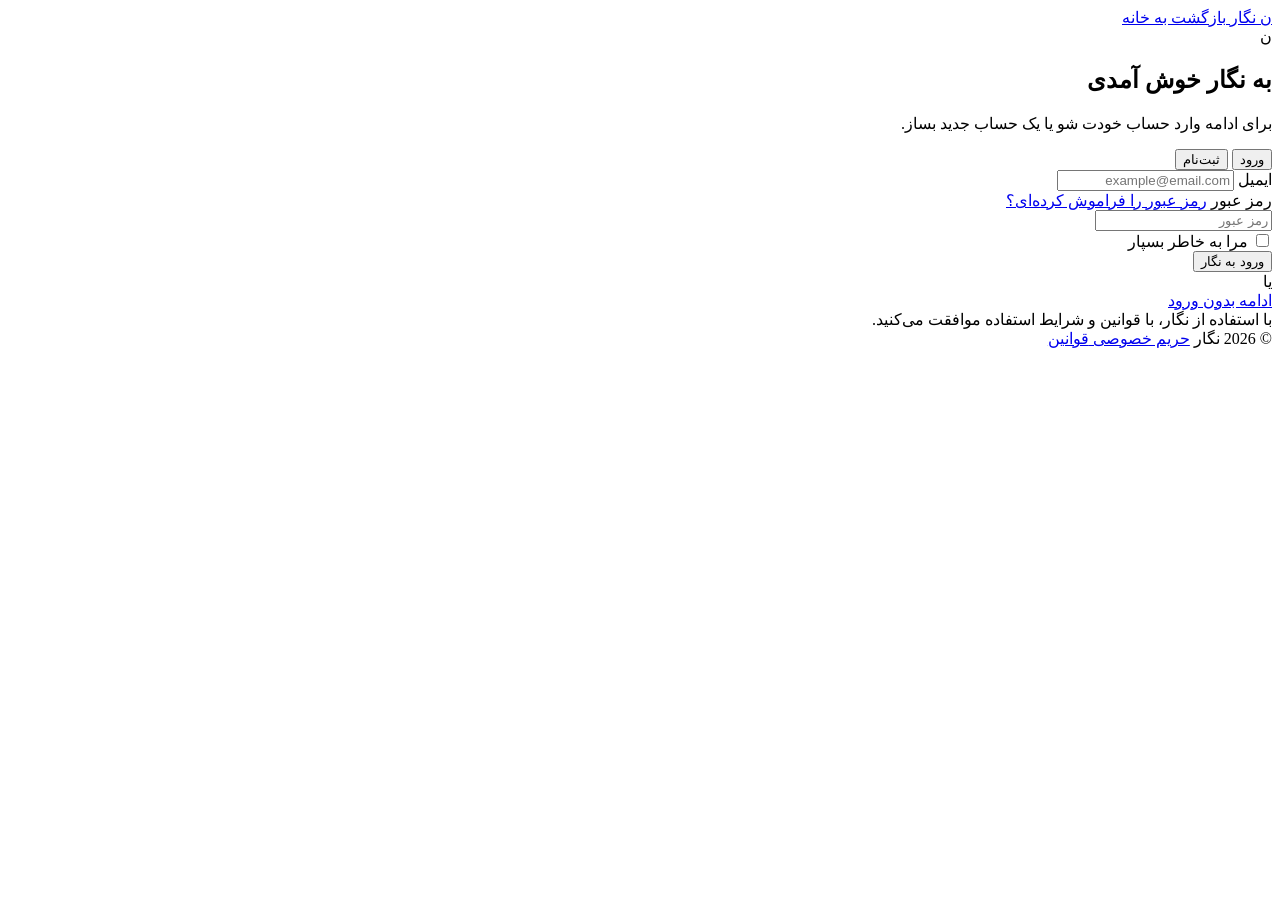
==== login.html @ 4a9e8ce8 "Add login.html with Persian authentication page" ====
<!DOCTYPE html>
<html lang="fa" dir="rtl">

<head>
    <meta charset="UTF-8">
    <meta name="viewport" content="width=device-width, initial-scale=1.0">

    <title>ورود | نگار</title>

    <meta
        name="description"
        content="ورود یا ثبت‌نام در شبکه اجتماعی نگار."
    >

    <link rel="stylesheet" href="css/style.css">
</head>

<body>

    <!-- =========================
         APP
    ========================== -->
    <div class="auth-page">


        <!-- =========================
             AUTH HEADER
        ========================== -->
        <header class="auth-header">

            <a
                href="index.html"
                class="auth-brand"
                aria-label="بازگشت به صفحه اصلی"
            >
                <span class="brand-mark">ن</span>
                <span class="brand-name">نگار</span>
            </a>

            <a
                href="index.html"
                class="back-home"
            >
                بازگشت به خانه
            </a>

        </header>


        <!-- =========================
             AUTH CONTAINER
        ========================== -->
        <main class="auth-main">

            <section class="auth-card">


                <!-- =========================
                     AUTH INTRO
                ========================== -->
                <div class="auth-intro">

                    <div class="auth-icon">
                        ن
                    </div>

                    <h1>
                        به نگار خوش آمدی
                    </h1>

                    <p>
                        برای ادامه وارد حساب خودت شو
                        یا یک حساب جدید بساز.
                    </p>

                </div>


                <!-- =========================
                     AUTH TABS
                ========================== -->
                <div
                    class="auth-tabs"
                    role="tablist"
                    aria-label="نوع ورود"
                >

                    <button
                        type="button"
                        class="auth-tab active"
                        id="login-tab"
                        role="tab"
                        aria-selected="true"
                        aria-controls="login-form"
                    >
                        ورود
                    </button>

                    <button
                        type="button"
                        class="auth-tab"
                        id="register-tab"
                        role="tab"
                        aria-selected="false"
                        aria-controls="register-form"
                    >
                        ثبت‌نام
                    </button>

                </div>


                <!-- =========================
                     LOGIN FORM
                ========================== -->
                <form
                    id="login-form"
                    class="auth-form"
                    action="#"
                    method="post"
                >

                    <div class="form-group">

                        <label for="login-email">
                            ایمیل
                        </label>

                        <input
                            type="email"
                            id="login-email"
                            name="email"
                            placeholder="example@email.com"
                            autocomplete="email"
                            required
                        >

                    </div>


                    <div class="form-group">

                        <div class="form-label-row">

                            <label for="login-password">
                                رمز عبور
                            </label>

                            <a
                                href="#"
                                class="forgot-password"
                            >
                                رمز عبور را فراموش کرده‌ای؟
                            </a>

                        </div>

                        <input
                            type="password"
                            id="login-password"
                            name="password"
                            placeholder="رمز عبور"
                            autocomplete="current-password"
                            required
                        >

                    </div>


                    <div class="form-options">

                        <label class="remember-me">

                            <input
                                type="checkbox"
                                name="remember"
                            >

                            <span>
                                مرا به خاطر بسپار
                            </span>

                        </label>

                    </div>


                    <button
                        type="submit"
                        class="auth-submit"
                    >
                        ورود به نگار
                    </button>

                </form>


                <!-- =========================
                     REGISTER FORM
                ========================== -->
                <form
                    id="register-form"
                    class="auth-form"
                    action="#"
                    method="post"
                    hidden
                >

                    <div class="form-group">

                        <label for="register-name">
                            نام نمایشی
                        </label>

                        <input
                            type="text"
                            id="register-name"
                            name="display_name"
                            placeholder="نام شما"
                            autocomplete="name"
                            maxlength="50"
                            required
                        >

                    </div>


                    <div class="form-group">

                        <label for="register-username">
                            نام کاربری
                        </label>

                        <div class="username-input">

                            <span>@</span>

                            <input
                                type="text"
                                id="register-username"
                                name="username"
                                placeholder="username"
                                autocomplete="username"
                                minlength="3"
                                maxlength="20"
                                pattern="[A-Za-z0-9_]+"
                                required
                            >

                        </div>

                        <small>
                            فقط حروف انگلیسی، عدد و _ مجاز است.
                        </small>

                    </div>


                    <div class="form-group">

                        <label for="register-email">
                            ایمیل
                        </label>

                        <input
                            type="email"
                            id="register-email"
                            name="email"
                            placeholder="example@email.com"
                            autocomplete="email"
                            required
                        >

                    </div>


                    <div class="form-group">

                        <label for="register-password">
                            رمز عبور
                        </label>

                        <input
                            type="password"
                            id="register-password"
                            name="password"
                            placeholder="حداقل ۸ کاراکتر"
                            autocomplete="new-password"
                            minlength="8"
                            required
                        >

                    </div>


                    <div class="form-group">

                        <label for="register-password-confirm">
                            تکرار رمز عبور
                        </label>

                        <input
                            type="password"
                            id="register-password-confirm"
                            name="password_confirm"
                            placeholder="رمز عبور را دوباره وارد کنید"
                            autocomplete="new-password"
                            minlength="8"
                            required
                        >

                    </div>


                    <div class="form-options">

                        <label class="terms">

                            <input
                                type="checkbox"
                                name="terms"
                                required
                            >

                            <span>
                                قوانین و حریم خصوصی نگار را می‌پذیرم.
                            </span>

                        </label>

                    </div>


                    <button
                        type="submit"
                        class="auth-submit"
                    >
                        ساخت حساب
                    </button>

                </form>


                <!-- =========================
                     DIVIDER
                ========================== -->
                <div class="auth-divider">

                    <span>یا</span>

                </div>


                <!-- =========================
                     GUEST ACCESS
                ========================== -->
                <a
                    href="index.html"
                    class="guest-access"
                >
                    ادامه بدون ورود
                </a>


                <!-- =========================
                     AUTH FOOTER
                ========================== -->
                <div class="auth-footer">

                    <span>
                        با استفاده از نگار، با قوانین و شرایط
                        استفاده موافقت می‌کنید.
                    </span>

                </div>

            </section>

        </main>


        <!-- =========================
             PAGE FOOTER
        ========================== -->
        <footer class="auth-page-footer">

            <span>
                © 2026 نگار
            </span>

            <a href="#">
                حریم خصوصی
            </a>

            <a href="#">
                قوانین
            </a>

        </footer>

    </div>


    <!-- =========================
         JAVASCRIPT
         بعداً اضافه می‌شود
    ========================== -->
    <script src="js/auth.js" defer></script>

</body>

</html>
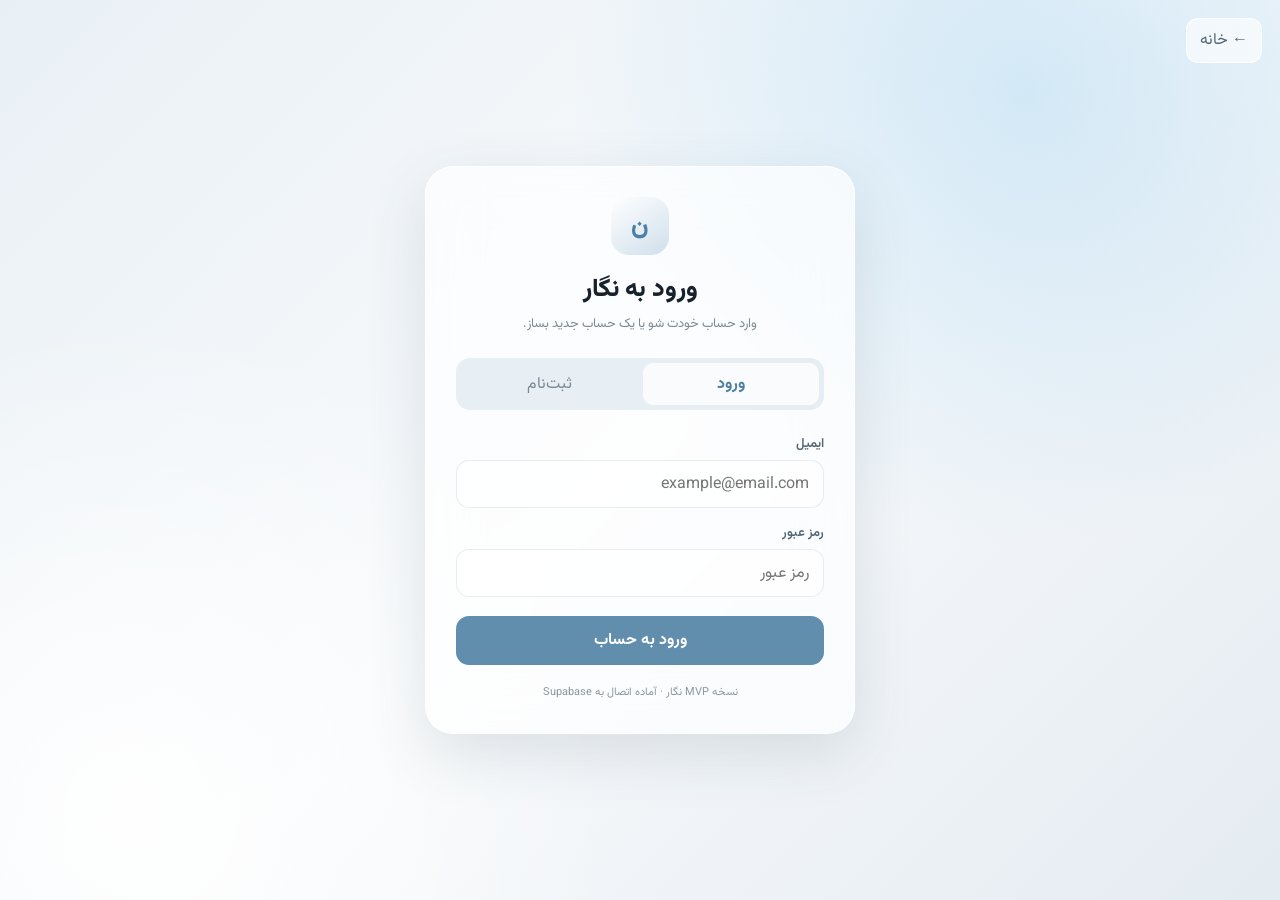
==== commit 00493010: "Update login.html" ====
--- a/login.html
+++ b/login.html
@@ -1,412 +1,360 @@
 <!DOCTYPE html>
 <html lang="fa" dir="rtl">
-
 <head>
-    <meta charset="UTF-8">
-    <meta name="viewport" content="width=device-width, initial-scale=1.0">
-
-    <title>ورود | نگار</title>
-
-    <meta
-        name="description"
-        content="ورود یا ثبت‌نام در شبکه اجتماعی نگار."
-    >
-
-    <link rel="stylesheet" href="css/style.css">
+<meta charset="UTF-8">
+<meta name="viewport" content="width=device-width, initial-scale=1.0">
+<meta name="theme-color" content="#edf3f8">
+<title>نگار | ورود</title>
+
+<style>
+@import url('https://fonts.googleapis.com/css2?family=Vazirmatn:wght@400;500;600;700;800&display=swap');
+
+*{
+    box-sizing:border-box;
+    margin:0;
+    padding:0;
+}
+
+html,body{
+    width:100%;
+    min-height:100%;
+    overflow-x:hidden;
+}
+
+body{
+    min-height:100vh;
+    display:flex;
+    align-items:center;
+    justify-content:center;
+    padding:20px;
+    font-family:"Vazirmatn",Tahoma,sans-serif;
+    color:#18222c;
+    background:
+        radial-gradient(circle at 80% 10%,rgba(151,204,237,.38),transparent 35%),
+        radial-gradient(circle at 10% 90%,rgba(255,255,255,.9),transparent 35%),
+        linear-gradient(135deg,#e9f0f5,#f8fafc,#e4ebf1);
+}
+
+button,input{
+    font:inherit;
+}
+
+.back{
+    position:fixed;
+    top:18px;
+    right:18px;
+    padding:9px 13px;
+    border-radius:12px;
+    background:rgba(255,255,255,.6);
+    border:1px solid rgba(255,255,255,.85);
+    color:#536675;
+}
+
+.card{
+    width:min(100%,430px);
+    padding:30px;
+    border-radius:28px;
+    background:rgba(255,255,255,.68);
+    border:1px solid rgba(255,255,255,.9);
+    box-shadow:0 20px 60px rgba(50,75,90,.14);
+    backdrop-filter:blur(25px);
+    -webkit-backdrop-filter:blur(25px);
+}
+
+.logo{
+    width:58px;
+    height:58px;
+    margin:0 auto 15px;
+    display:grid;
+    place-items:center;
+    border-radius:18px;
+    background:linear-gradient(145deg,#fff,#cfdfeb);
+    color:#4b81a5;
+    font-size:25px;
+    font-weight:800;
+}
+
+h1{
+    text-align:center;
+    font-size:25px;
+    font-weight:800;
+}
+
+.subtitle{
+    margin-top:5px;
+    text-align:center;
+    color:#7d8993;
+    font-size:13px;
+}
+
+.tabs{
+    display:grid;
+    grid-template-columns:1fr 1fr;
+    gap:5px;
+    margin:24px 0;
+    padding:5px;
+    border-radius:14px;
+    background:rgba(210,224,234,.5);
+}
+
+.tab{
+    height:42px;
+    border:0;
+    border-radius:10px;
+    background:transparent;
+    color:#7c8993;
+}
+
+.tab.active{
+    background:rgba(255,255,255,.8);
+    color:#4c80a2;
+    font-weight:700;
+}
+
+.form{
+    display:none;
+}
+
+.form.active{
+    display:block;
+}
+
+label{
+    display:block;
+    margin-bottom:6px;
+    color:#536674;
+    font-size:13px;
+    font-weight:600;
+}
+
+.field{
+    margin-bottom:15px;
+}
+
+input{
+    width:100%;
+    height:48px;
+    padding:0 14px;
+    border-radius:13px;
+    border:1px solid rgba(120,145,160,.16);
+    background:rgba(255,255,255,.65);
+    outline:none;
+}
+
+input:focus{
+    background:#fff;
+    border-color:rgba(75,135,175,.35);
+    box-shadow:0 0 0 4px rgba(75,135,175,.08);
+}
+
+.submit{
+    width:100%;
+    height:49px;
+    margin-top:4px;
+    border:0;
+    border-radius:13px;
+    background:#628eae;
+    color:#fff;
+    font-weight:700;
+}
+
+.note{
+    margin-top:18px;
+    text-align:center;
+    color:#8b969f;
+    font-size:11px;
+    line-height:1.8;
+}
+
+@media(max-width:450px){
+    body{
+        padding:12px;
+    }
+
+    .card{
+        padding:22px 17px;
+        border-radius:22px;
+    }
+}
+</style>
 </head>
 
 <body>
 
-    <!-- =========================
-         APP
-    ========================== -->
-    <div class="auth-page">
-
-
-        <!-- =========================
-             AUTH HEADER
-        ========================== -->
-        <header class="auth-header">
-
-            <a
-                href="index.html"
-                class="auth-brand"
-                aria-label="بازگشت به صفحه اصلی"
-            >
-                <span class="brand-mark">ن</span>
-                <span class="brand-name">نگار</span>
-            </a>
-
-            <a
-                href="index.html"
-                class="back-home"
-            >
-                بازگشت به خانه
-            </a>
-
-        </header>
-
-
-        <!-- =========================
-             AUTH CONTAINER
-        ========================== -->
-        <main class="auth-main">
-
-            <section class="auth-card">
-
-
-                <!-- =========================
-                     AUTH INTRO
-                ========================== -->
-                <div class="auth-intro">
-
-                    <div class="auth-icon">
-                        ن
-                    </div>
-
-                    <h1>
-                        به نگار خوش آمدی
-                    </h1>
-
-                    <p>
-                        برای ادامه وارد حساب خودت شو
-                        یا یک حساب جدید بساز.
-                    </p>
-
-                </div>
-
-
-                <!-- =========================
-                     AUTH TABS
-                ========================== -->
-                <div
-                    class="auth-tabs"
-                    role="tablist"
-                    aria-label="نوع ورود"
-                >
-
-                    <button
-                        type="button"
-                        class="auth-tab active"
-                        id="login-tab"
-                        role="tab"
-                        aria-selected="true"
-                        aria-controls="login-form"
-                    >
-                        ورود
-                    </button>
-
-                    <button
-                        type="button"
-                        class="auth-tab"
-                        id="register-tab"
-                        role="tab"
-                        aria-selected="false"
-                        aria-controls="register-form"
-                    >
-                        ثبت‌نام
-                    </button>
-
-                </div>
-
-
-                <!-- =========================
-                     LOGIN FORM
-                ========================== -->
-                <form
-                    id="login-form"
-                    class="auth-form"
-                    action="#"
-                    method="post"
-                >
-
-                    <div class="form-group">
-
-                        <label for="login-email">
-                            ایمیل
-                        </label>
-
-                        <input
-                            type="email"
-                            id="login-email"
-                            name="email"
-                            placeholder="example@email.com"
-                            autocomplete="email"
-                            required
-                        >
-
-                    </div>
-
-
-                    <div class="form-group">
-
-                        <div class="form-label-row">
-
-                            <label for="login-password">
-                                رمز عبور
-                            </label>
-
-                            <a
-                                href="#"
-                                class="forgot-password"
-                            >
-                                رمز عبور را فراموش کرده‌ای؟
-                            </a>
-
-                        </div>
-
-                        <input
-                            type="password"
-                            id="login-password"
-                            name="password"
-                            placeholder="رمز عبور"
-                            autocomplete="current-password"
-                            required
-                        >
-
-                    </div>
-
-
-                    <div class="form-options">
-
-                        <label class="remember-me">
-
-                            <input
-                                type="checkbox"
-                                name="remember"
-                            >
-
-                            <span>
-                                مرا به خاطر بسپار
-                            </span>
-
-                        </label>
-
-                    </div>
-
-
-                    <button
-                        type="submit"
-                        class="auth-submit"
-                    >
-                        ورود به نگار
-                    </button>
-
-                </form>
-
-
-                <!-- =========================
-                     REGISTER FORM
-                ========================== -->
-                <form
-                    id="register-form"
-                    class="auth-form"
-                    action="#"
-                    method="post"
-                    hidden
-                >
-
-                    <div class="form-group">
-
-                        <label for="register-name">
-                            نام نمایشی
-                        </label>
-
-                        <input
-                            type="text"
-                            id="register-name"
-                            name="display_name"
-                            placeholder="نام شما"
-                            autocomplete="name"
-                            maxlength="50"
-                            required
-                        >
-
-                    </div>
-
-
-                    <div class="form-group">
-
-                        <label for="register-username">
-                            نام کاربری
-                        </label>
-
-                        <div class="username-input">
-
-                            <span>@</span>
-
-                            <input
-                                type="text"
-                                id="register-username"
-                                name="username"
-                                placeholder="username"
-                                autocomplete="username"
-                                minlength="3"
-                                maxlength="20"
-                                pattern="[A-Za-z0-9_]+"
-                                required
-                            >
-
-                        </div>
-
-                        <small>
-                            فقط حروف انگلیسی، عدد و _ مجاز است.
-                        </small>
-
-                    </div>
-
-
-                    <div class="form-group">
-
-                        <label for="register-email">
-                            ایمیل
-                        </label>
-
-                        <input
-                            type="email"
-                            id="register-email"
-                            name="email"
-                            placeholder="example@email.com"
-                            autocomplete="email"
-                            required
-                        >
-
-                    </div>
-
-
-                    <div class="form-group">
-
-                        <label for="register-password">
-                            رمز عبور
-                        </label>
-
-                        <input
-                            type="password"
-                            id="register-password"
-                            name="password"
-                            placeholder="حداقل ۸ کاراکتر"
-                            autocomplete="new-password"
-                            minlength="8"
-                            required
-                        >
-
-                    </div>
-
-
-                    <div class="form-group">
-
-                        <label for="register-password-confirm">
-                            تکرار رمز عبور
-                        </label>
-
-                        <input
-                            type="password"
-                            id="register-password-confirm"
-                            name="password_confirm"
-                            placeholder="رمز عبور را دوباره وارد کنید"
-                            autocomplete="new-password"
-                            minlength="8"
-                            required
-                        >
-
-                    </div>
-
-
-                    <div class="form-options">
-
-                        <label class="terms">
-
-                            <input
-                                type="checkbox"
-                                name="terms"
-                                required
-                            >
-
-                            <span>
-                                قوانین و حریم خصوصی نگار را می‌پذیرم.
-                            </span>
-
-                        </label>
-
-                    </div>
-
-
-                    <button
-                        type="submit"
-                        class="auth-submit"
-                    >
-                        ساخت حساب
-                    </button>
-
-                </form>
-
-
-                <!-- =========================
-                     DIVIDER
-                ========================== -->
-                <div class="auth-divider">
-
-                    <span>یا</span>
-
-                </div>
-
-
-                <!-- =========================
-                     GUEST ACCESS
-                ========================== -->
-                <a
-                    href="index.html"
-                    class="guest-access"
-                >
-                    ادامه بدون ورود
-                </a>
-
-
-                <!-- =========================
-                     AUTH FOOTER
-                ========================== -->
-                <div class="auth-footer">
-
-                    <span>
-                        با استفاده از نگار، با قوانین و شرایط
-                        استفاده موافقت می‌کنید.
-                    </span>
-
-                </div>
-
-            </section>
-
-        </main>
-
-
-        <!-- =========================
-             PAGE FOOTER
-        ========================== -->
-        <footer class="auth-page-footer">
-
-            <span>
-                © 2026 نگار
-            </span>
-
-            <a href="#">
-                حریم خصوصی
-            </a>
-
-            <a href="#">
-                قوانین
-            </a>
-
-        </footer>
-
+<button class="back" onclick="location.href='index.html'">
+    ← خانه
+</button>
+
+<main class="card">
+
+    <div class="logo">ن</div>
+
+    <h1>ورود به نگار</h1>
+
+    <div class="subtitle">
+        وارد حساب خودت شو یا یک حساب جدید بساز.
     </div>
 
-
-    <!-- =========================
-         JAVASCRIPT
-         بعداً اضافه می‌شود
-    ========================== -->
-    <script src="js/auth.js" defer></script>
+    <div class="tabs">
+
+        <button class="tab active" onclick="showForm('login',this)">
+            ورود
+        </button>
+
+        <button class="tab" onclick="showForm('register',this)">
+            ثبت‌نام
+        </button>
+
+    </div>
+
+    <form id="login" class="form active" onsubmit="login(event)">
+
+        <div class="field">
+            <label>ایمیل</label>
+            <input
+                id="loginEmail"
+                type="email"
+                placeholder="example@email.com"
+                required
+            >
+        </div>
+
+        <div class="field">
+            <label>رمز عبور</label>
+            <input
+                id="loginPassword"
+                type="password"
+                placeholder="رمز عبور"
+                required
+            >
+        </div>
+
+        <button class="submit">
+            ورود به حساب
+        </button>
+
+    </form>
+
+    <form id="register" class="form" onsubmit="register(event)">
+
+        <div class="field">
+            <label>نام</label>
+            <input
+                id="registerName"
+                type="text"
+                placeholder="نام شما"
+                required
+            >
+        </div>
+
+        <div class="field">
+            <label>نام کاربری</label>
+            <input
+                id="registerUsername"
+                type="text"
+                placeholder="@username"
+                required
+            >
+        </div>
+
+        <div class="field">
+            <label>ایمیل</label>
+            <input
+                id="registerEmail"
+                type="email"
+                placeholder="example@email.com"
+                required
+            >
+        </div>
+
+        <div class="field">
+            <label>رمز عبور</label>
+            <input
+                id="registerPassword"
+                type="password"
+                placeholder="حداقل ۶ کاراکتر"
+                minlength="6"
+                required
+            >
+        </div>
+
+        <button class="submit">
+            ساخت حساب
+        </button>
+
+    </form>
+
+    <div class="note">
+        نسخه MVP نگار · آماده اتصال به Supabase
+    </div>
+
+</main>
+
+<script>
+function showForm(type,button){
+
+    document.querySelectorAll(".form")
+        .forEach(x=>x.classList.remove("active"));
+
+    document.querySelectorAll(".tab")
+        .forEach(x=>x.classList.remove("active"));
+
+    document.getElementById(type)
+        .classList.add("active");
+
+    button.classList.add("active");
+}
+
+function login(event){
+    event.preventDefault();
+
+    const email=document.getElementById("loginEmail").value;
+    const password=document.getElementById("loginPassword").value;
+
+    if(!email || !password){
+        alert("اطلاعات را کامل وارد کن.");
+        return;
+    }
+
+    /*
+      بعداً:
+      Supabase Auth → signInWithPassword()
+    */
+
+    localStorage.setItem("negar_logged_in","true");
+
+    alert("ورود موفق بود.");
+    location.href="index.html";
+}
+
+function register(event){
+    event.preventDefault();
+
+    const name=document.getElementById("registerName").value;
+    const username=document.getElementById("registerUsername").value;
+    const email=document.getElementById("registerEmail").value;
+    const password=document.getElementById("registerPassword").value;
+
+    if(password.length<6){
+        alert("رمز عبور باید حداقل ۶ کاراکتر باشد.");
+        return;
+    }
+
+    /*
+      بعداً:
+      Supabase Auth → signUp()
+      سپس ساخت profile در جدول profiles
+    */
+
+    localStorage.setItem("negar_logged_in","true");
+    localStorage.setItem("negar_name",name);
+    localStorage.setItem("negar_username",username);
+    localStorage.setItem("negar_email",email);
+
+    alert("حساب با موفقیت ساخته شد.");
+    location.href="index.html";
+}
+</script>
 
 </body>
-
-</html>+</html>
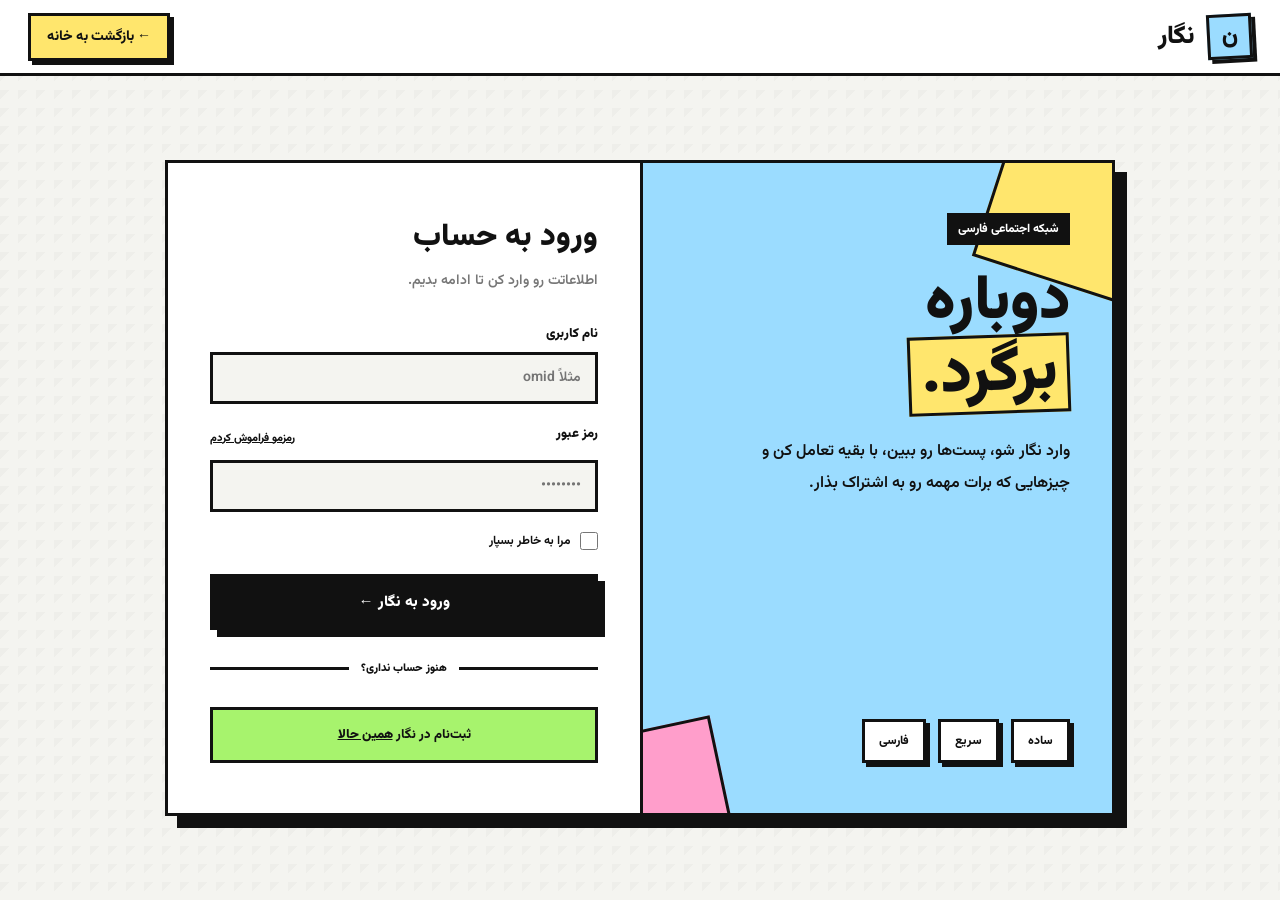
==== commit 04258c26: "Update login.html" ====
--- a/login.html
+++ b/login.html
@@ -1,360 +1,928 @@
 <!DOCTYPE html>
 <html lang="fa" dir="rtl">
 <head>
-<meta charset="UTF-8">
-<meta name="viewport" content="width=device-width, initial-scale=1.0">
-<meta name="theme-color" content="#edf3f8">
-<title>نگار | ورود</title>
-
-<style>
-@import url('https://fonts.googleapis.com/css2?family=Vazirmatn:wght@400;500;600;700;800&display=swap');
-
-*{
-    box-sizing:border-box;
-    margin:0;
-    padding:0;
-}
-
-html,body{
-    width:100%;
-    min-height:100%;
-    overflow-x:hidden;
-}
-
-body{
-    min-height:100vh;
-    display:flex;
-    align-items:center;
-    justify-content:center;
-    padding:20px;
-    font-family:"Vazirmatn",Tahoma,sans-serif;
-    color:#18222c;
-    background:
-        radial-gradient(circle at 80% 10%,rgba(151,204,237,.38),transparent 35%),
-        radial-gradient(circle at 10% 90%,rgba(255,255,255,.9),transparent 35%),
-        linear-gradient(135deg,#e9f0f5,#f8fafc,#e4ebf1);
-}
-
-button,input{
-    font:inherit;
-}
-
-.back{
-    position:fixed;
-    top:18px;
-    right:18px;
-    padding:9px 13px;
-    border-radius:12px;
-    background:rgba(255,255,255,.6);
-    border:1px solid rgba(255,255,255,.85);
-    color:#536675;
-}
-
-.card{
-    width:min(100%,430px);
-    padding:30px;
-    border-radius:28px;
-    background:rgba(255,255,255,.68);
-    border:1px solid rgba(255,255,255,.9);
-    box-shadow:0 20px 60px rgba(50,75,90,.14);
-    backdrop-filter:blur(25px);
-    -webkit-backdrop-filter:blur(25px);
-}
-
-.logo{
-    width:58px;
-    height:58px;
-    margin:0 auto 15px;
-    display:grid;
-    place-items:center;
-    border-radius:18px;
-    background:linear-gradient(145deg,#fff,#cfdfeb);
-    color:#4b81a5;
-    font-size:25px;
-    font-weight:800;
-}
-
-h1{
-    text-align:center;
-    font-size:25px;
-    font-weight:800;
-}
-
-.subtitle{
-    margin-top:5px;
-    text-align:center;
-    color:#7d8993;
-    font-size:13px;
-}
-
-.tabs{
-    display:grid;
-    grid-template-columns:1fr 1fr;
-    gap:5px;
-    margin:24px 0;
-    padding:5px;
-    border-radius:14px;
-    background:rgba(210,224,234,.5);
-}
-
-.tab{
-    height:42px;
-    border:0;
-    border-radius:10px;
-    background:transparent;
-    color:#7c8993;
-}
-
-.tab.active{
-    background:rgba(255,255,255,.8);
-    color:#4c80a2;
-    font-weight:700;
-}
-
-.form{
-    display:none;
-}
-
-.form.active{
-    display:block;
-}
-
-label{
-    display:block;
-    margin-bottom:6px;
-    color:#536674;
-    font-size:13px;
-    font-weight:600;
-}
-
-.field{
-    margin-bottom:15px;
-}
-
-input{
-    width:100%;
-    height:48px;
-    padding:0 14px;
-    border-radius:13px;
-    border:1px solid rgba(120,145,160,.16);
-    background:rgba(255,255,255,.65);
-    outline:none;
-}
-
-input:focus{
-    background:#fff;
-    border-color:rgba(75,135,175,.35);
-    box-shadow:0 0 0 4px rgba(75,135,175,.08);
-}
-
-.submit{
-    width:100%;
-    height:49px;
-    margin-top:4px;
-    border:0;
-    border-radius:13px;
-    background:#628eae;
-    color:#fff;
-    font-weight:700;
-}
-
-.note{
-    margin-top:18px;
-    text-align:center;
-    color:#8b969f;
-    font-size:11px;
-    line-height:1.8;
-}
-
-@media(max-width:450px){
-    body{
-        padding:12px;
-    }
-
-    .card{
-        padding:22px 17px;
-        border-radius:22px;
-    }
-}
-</style>
+  <meta charset="UTF-8">
+  <meta name="viewport" content="width=device-width, initial-scale=1.0">
+
+  <title>نگار — ورود</title>
+
+  <link rel="preconnect" href="https://fonts.googleapis.com">
+  <link rel="preconnect" href="https://fonts.gstatic.com" crossorigin>
+  <link href="https://fonts.googleapis.com/css2?family=Vazirmatn:wght@400;500;600;700;800;900&display=swap" rel="stylesheet">
+
+  <style>
+    :root {
+      --black: #111111;
+      --white: #ffffff;
+      --paper: #f4f4f0;
+      --paper-2: #e9e9e4;
+
+      --blue: #9bdcff;
+      --blue-dark: #4db8ed;
+      --yellow: #ffe66d;
+      --pink: #ff9ecb;
+      --green: #a7f36d;
+
+      --gray: #777777;
+
+      --border: 3px solid var(--black);
+      --shadow: 7px 7px 0 var(--black);
+      --shadow-small: 4px 4px 0 var(--black);
+
+      --radius: 0px;
+    }
+
+    * {
+      box-sizing: border-box;
+      margin: 0;
+      padding: 0;
+    }
+
+    html {
+      scroll-behavior: smooth;
+    }
+
+    body {
+      min-height: 100vh;
+      background:
+        linear-gradient(
+          135deg,
+          rgba(0,0,0,.025) 25%,
+          transparent 25%
+        ) 0 0 / 18px 18px,
+        var(--paper);
+
+      color: var(--black);
+      font-family: "Vazirmatn", sans-serif;
+    }
+
+    button,
+    input {
+      font-family: inherit;
+    }
+
+    button {
+      cursor: pointer;
+    }
+
+    /* =========================
+       HEADER
+    ========================= */
+
+    header {
+      height: 76px;
+      background: var(--white);
+      border-bottom: var(--border);
+
+      display: flex;
+      align-items: center;
+      justify-content: space-between;
+
+      padding: 0 28px;
+
+      position: sticky;
+      top: 0;
+      z-index: 100;
+    }
+
+    .brand {
+      display: flex;
+      align-items: center;
+      gap: 12px;
+
+      text-decoration: none;
+      color: var(--black);
+    }
+
+    .brand-logo {
+      width: 45px;
+      height: 45px;
+
+      background: var(--blue);
+
+      border: var(--border);
+      box-shadow: var(--shadow-small);
+
+      display: flex;
+      align-items: center;
+      justify-content: center;
+
+      font-size: 23px;
+      font-weight: 900;
+
+      transform: rotate(-3deg);
+    }
+
+    .brand-name {
+      font-size: 25px;
+      font-weight: 900;
+    }
+
+    .back-home {
+      border: var(--border);
+      background: var(--yellow);
+
+      padding: 10px 16px;
+
+      font-size: 14px;
+      font-weight: 800;
+
+      box-shadow: var(--shadow-small);
+
+      text-decoration: none;
+      color: var(--black);
+
+      transition: .15s ease;
+    }
+
+    .back-home:hover {
+      transform: translate(3px, 3px);
+      box-shadow: 1px 1px 0 var(--black);
+    }
+
+    /* =========================
+       MAIN
+    ========================= */
+
+    main {
+      min-height: calc(100vh - 76px);
+
+      display: flex;
+      align-items: center;
+      justify-content: center;
+
+      padding: 50px 20px;
+    }
+
+    .login-wrapper {
+      width: min(950px, 100%);
+
+      display: grid;
+      grid-template-columns: 1fr 1fr;
+
+      border: var(--border);
+      background: var(--white);
+
+      box-shadow: 12px 12px 0 var(--black);
+    }
+
+    /* =========================
+       LEFT SIDE
+    ========================= */
+
+    .intro {
+      background: var(--blue);
+
+      border-left: var(--border);
+
+      padding: 50px 42px;
+
+      position: relative;
+      overflow: hidden;
+
+      display: flex;
+      flex-direction: column;
+      justify-content: space-between;
+
+      min-height: 530px;
+    }
+
+    .intro::before {
+      content: "";
+
+      position: absolute;
+
+      width: 180px;
+      height: 180px;
+
+      background: var(--yellow);
+
+      border: var(--border);
+
+      right: -70px;
+      top: -60px;
+
+      transform: rotate(18deg);
+    }
+
+    .intro::after {
+      content: "";
+
+      position: absolute;
+
+      width: 120px;
+      height: 120px;
+
+      background: var(--pink);
+
+      border: var(--border);
+
+      left: -45px;
+      bottom: -40px;
+
+      transform: rotate(-12deg);
+    }
+
+    .intro-content {
+      position: relative;
+      z-index: 2;
+    }
+
+    .intro-tag {
+      display: inline-block;
+
+      background: var(--black);
+      color: var(--white);
+
+      padding: 7px 11px;
+
+      font-size: 12px;
+      font-weight: 800;
+
+      margin-bottom: 25px;
+    }
+
+    .intro h1 {
+      font-size: clamp(38px, 5vw, 62px);
+      line-height: 1.05;
+
+      font-weight: 900;
+
+      margin-bottom: 22px;
+    }
+
+    .intro h1 span {
+      display: block;
+      background: var(--yellow);
+
+      border: var(--border);
+
+      padding: 4px 10px;
+
+      width: fit-content;
+
+      transform: rotate(-2deg);
+    }
+
+    .intro-text {
+      max-width: 360px;
+
+      font-size: 16px;
+      font-weight: 600;
+
+      line-height: 2;
+    }
+
+    .intro-stats {
+      position: relative;
+      z-index: 2;
+
+      display: flex;
+      gap: 12px;
+
+      margin-top: 35px;
+    }
+
+    .stat {
+      background: var(--white);
+
+      border: var(--border);
+      box-shadow: var(--shadow-small);
+
+      padding: 10px 14px;
+
+      font-size: 12px;
+      font-weight: 800;
+    }
+
+    /* =========================
+       LOGIN CARD
+    ========================= */
+
+    .login-card {
+      padding: 50px 42px;
+
+      display: flex;
+      flex-direction: column;
+      justify-content: center;
+    }
+
+    .login-title {
+      font-size: 31px;
+      font-weight: 900;
+
+      margin-bottom: 8px;
+    }
+
+    .login-subtitle {
+      color: var(--gray);
+
+      font-size: 14px;
+      font-weight: 600;
+
+      margin-bottom: 32px;
+    }
+
+    /* =========================
+       FORM
+    ========================= */
+
+    .field {
+      margin-bottom: 20px;
+    }
+
+    .field label {
+      display: block;
+
+      font-size: 13px;
+      font-weight: 900;
+
+      margin-bottom: 8px;
+    }
+
+    .field input {
+      width: 100%;
+
+      height: 52px;
+
+      background: var(--paper);
+
+      border: var(--border);
+
+      padding: 0 14px;
+
+      outline: none;
+
+      font-size: 14px;
+      font-weight: 600;
+
+      transition: .15s ease;
+    }
+
+    .field input:focus {
+      background: var(--yellow);
+
+      box-shadow: var(--shadow-small);
+
+      transform: translate(-2px, -2px);
+    }
+
+    .password-row {
+      display: flex;
+      justify-content: space-between;
+      align-items: center;
+
+      margin-bottom: 8px;
+    }
+
+    .forgot {
+      border: 0;
+      background: transparent;
+
+      color: var(--black);
+
+      font-size: 11px;
+      font-weight: 800;
+
+      text-decoration: underline;
+    }
+
+    .forgot:hover {
+      color: var(--blue-dark);
+    }
+
+    /* =========================
+       CHECKBOX
+    ========================= */
+
+    .remember {
+      display: flex;
+      align-items: center;
+      gap: 9px;
+
+      font-size: 12px;
+      font-weight: 700;
+
+      margin: 4px 0 24px;
+    }
+
+    .remember input {
+      width: 18px;
+      height: 18px;
+
+      accent-color: var(--black);
+
+      cursor: pointer;
+    }
+
+    /* =========================
+       LOGIN BUTTON
+    ========================= */
+
+    .login-btn {
+      width: 100%;
+      height: 56px;
+
+      border: var(--border);
+
+      background: var(--black);
+      color: var(--white);
+
+      font-size: 15px;
+      font-weight: 900;
+
+      box-shadow: var(--shadow);
+
+      transition: .15s ease;
+    }
+
+    .login-btn:hover {
+      background: var(--blue-dark);
+
+      color: var(--black);
+
+      transform: translate(4px, 4px);
+
+      box-shadow: 3px 3px 0 var(--black);
+    }
+
+    .login-btn:active {
+      transform: translate(7px, 7px);
+      box-shadow: none;
+    }
+
+    /* =========================
+       DIVIDER
+    ========================= */
+
+    .divider {
+      display: flex;
+      align-items: center;
+      gap: 12px;
+
+      margin: 30px 0;
+    }
+
+    .divider::before,
+    .divider::after {
+      content: "";
+
+      height: 3px;
+
+      background: var(--black);
+
+      flex: 1;
+    }
+
+    .divider span {
+      font-size: 11px;
+      font-weight: 900;
+    }
+
+    /* =========================
+       REGISTER
+    ========================= */
+
+    .register-box {
+      border: var(--border);
+
+      background: var(--green);
+
+      padding: 15px;
+
+      text-align: center;
+
+      font-size: 13px;
+      font-weight: 800;
+    }
+
+    .register-box a {
+      color: var(--black);
+
+      font-weight: 900;
+
+      text-decoration: underline;
+    }
+
+    /* =========================
+       ERROR
+    ========================= */
+
+    .error-message {
+      display: none;
+
+      background: var(--pink);
+
+      border: var(--border);
+
+      padding: 10px 12px;
+
+      margin-bottom: 18px;
+
+      font-size: 12px;
+      font-weight: 800;
+    }
+
+    .error-message.show {
+      display: block;
+    }
+
+    /* =========================
+       MOBILE
+    ========================= */
+
+    @media (max-width: 750px) {
+
+      header {
+        height: 66px;
+        padding: 0 16px;
+      }
+
+      .brand-logo {
+        width: 39px;
+        height: 39px;
+
+        font-size: 19px;
+      }
+
+      .brand-name {
+        font-size: 21px;
+      }
+
+      .back-home {
+        padding: 8px 11px;
+        font-size: 11px;
+      }
+
+      main {
+        padding: 25px 14px;
+      }
+
+      .login-wrapper {
+        grid-template-columns: 1fr;
+
+        box-shadow: 8px 8px 0 var(--black);
+      }
+
+      .intro {
+        min-height: auto;
+
+        padding: 32px 25px;
+
+        border-left: 0;
+        border-bottom: var(--border);
+      }
+
+      .intro h1 {
+        font-size: 43px;
+      }
+
+      .intro-text {
+        font-size: 14px;
+      }
+
+      .intro-stats {
+        margin-top: 25px;
+      }
+
+      .stat {
+        font-size: 10px;
+      }
+
+      .login-card {
+        padding: 32px 25px;
+      }
+
+      .login-title {
+        font-size: 27px;
+      }
+    }
+
+    @media (max-width: 420px) {
+
+      .intro-stats {
+        flex-direction: column;
+      }
+
+      .stat {
+        width: fit-content;
+      }
+
+      .login-wrapper {
+        box-shadow: 5px 5px 0 var(--black);
+      }
+
+      .login-btn {
+        box-shadow: var(--shadow-small);
+      }
+    }
+  </style>
 </head>
 
 <body>
 
-<button class="back" onclick="location.href='index.html'">
-    ← خانه
-</button>
-
-<main class="card">
-
-    <div class="logo">ن</div>
-
-    <h1>ورود به نگار</h1>
-
-    <div class="subtitle">
-        وارد حساب خودت شو یا یک حساب جدید بساز.
-    </div>
-
-    <div class="tabs">
-
-        <button class="tab active" onclick="showForm('login',this)">
-            ورود
-        </button>
-
-        <button class="tab" onclick="showForm('register',this)">
-            ثبت‌نام
-        </button>
-
-    </div>
-
-    <form id="login" class="form active" onsubmit="login(event)">
-
-        <div class="field">
-            <label>ایمیل</label>
+  <!-- =========================
+       HEADER
+  ========================== -->
+
+  <header>
+
+    <a href="index.html" class="brand">
+      <div class="brand-logo">ن</div>
+      <div class="brand-name">نگار</div>
+    </a>
+
+    <a href="index.html" class="back-home">
+      ← بازگشت به خانه
+    </a>
+
+  </header>
+
+
+  <!-- =========================
+       MAIN
+  ========================== -->
+
+  <main>
+
+    <section class="login-wrapper">
+
+      <!-- INTRO -->
+
+      <div class="intro">
+
+        <div class="intro-content">
+
+          <div class="intro-tag">
+            شبکه اجتماعی فارسی
+          </div>
+
+          <h1>
+            دوباره
+            <span>برگرد.</span>
+          </h1>
+
+          <p class="intro-text">
+            وارد نگار شو، پست‌ها رو ببین،
+            با بقیه تعامل کن و چیزهایی که
+            برات مهمه رو به اشتراک بذار.
+          </p>
+
+        </div>
+
+
+        <div class="intro-stats">
+
+          <div class="stat">
+            ساده
+          </div>
+
+          <div class="stat">
+            سریع
+          </div>
+
+          <div class="stat">
+            فارسی
+          </div>
+
+        </div>
+
+      </div>
+
+
+      <!-- LOGIN -->
+
+      <div class="login-card">
+
+        <h2 class="login-title">
+          ورود به حساب
+        </h2>
+
+        <p class="login-subtitle">
+          اطلاعاتت رو وارد کن تا ادامه بدیم.
+        </p>
+
+
+        <div id="errorMessage" class="error-message">
+          نام کاربری یا رمز عبور اشتباه است.
+        </div>
+
+
+        <form id="loginForm">
+
+          <div class="field">
+
+            <label for="username">
+              نام کاربری
+            </label>
+
             <input
-                id="loginEmail"
-                type="email"
-                placeholder="example@email.com"
-                required
+              type="text"
+              id="username"
+              placeholder="مثلاً omid"
+              autocomplete="username"
+              required
             >
+
+          </div>
+
+
+          <div class="field">
+
+            <div class="password-row">
+
+              <label for="password">
+                رمز عبور
+              </label>
+
+              <button
+                type="button"
+                class="forgot"
+                onclick="forgotPassword()"
+              >
+                رمزمو فراموش کردم
+              </button>
+
+            </div>
+
+            <input
+              type="password"
+              id="password"
+              placeholder="••••••••"
+              autocomplete="current-password"
+              required
+            >
+
+          </div>
+
+
+          <label class="remember">
+
+            <input
+              type="checkbox"
+              id="remember"
+            >
+
+            مرا به خاطر بسپار
+
+          </label>
+
+
+          <button
+            type="submit"
+            class="login-btn"
+          >
+            ورود به نگار ←
+          </button>
+
+        </form>
+
+
+        <div class="divider">
+          <span>هنوز حساب نداری؟</span>
         </div>
 
-        <div class="field">
-            <label>رمز عبور</label>
-            <input
-                id="loginPassword"
-                type="password"
-                placeholder="رمز عبور"
-                required
-            >
+
+        <div class="register-box">
+
+          ثبت‌نام در نگار
+          <a href="#" onclick="register(event)">
+            همین حالا
+          </a>
+
         </div>
 
-        <button class="submit">
-            ورود به حساب
-        </button>
-
-    </form>
-
-    <form id="register" class="form" onsubmit="register(event)">
-
-        <div class="field">
-            <label>نام</label>
-            <input
-                id="registerName"
-                type="text"
-                placeholder="نام شما"
-                required
-            >
-        </div>
-
-        <div class="field">
-            <label>نام کاربری</label>
-            <input
-                id="registerUsername"
-                type="text"
-                placeholder="@username"
-                required
-            >
-        </div>
-
-        <div class="field">
-            <label>ایمیل</label>
-            <input
-                id="registerEmail"
-                type="email"
-                placeholder="example@email.com"
-                required
-            >
-        </div>
-
-        <div class="field">
-            <label>رمز عبور</label>
-            <input
-                id="registerPassword"
-                type="password"
-                placeholder="حداقل ۶ کاراکتر"
-                minlength="6"
-                required
-            >
-        </div>
-
-        <button class="submit">
-            ساخت حساب
-        </button>
-
-    </form>
-
-    <div class="note">
-        نسخه MVP نگار · آماده اتصال به Supabase
-    </div>
-
-</main>
-
-<script>
-function showForm(type,button){
-
-    document.querySelectorAll(".form")
-        .forEach(x=>x.classList.remove("active"));
-
-    document.querySelectorAll(".tab")
-        .forEach(x=>x.classList.remove("active"));
-
-    document.getElementById(type)
-        .classList.add("active");
-
-    button.classList.add("active");
-}
-
-function login(event){
-    event.preventDefault();
-
-    const email=document.getElementById("loginEmail").value;
-    const password=document.getElementById("loginPassword").value;
-
-    if(!email || !password){
-        alert("اطلاعات را کامل وارد کن.");
+      </div>
+
+    </section>
+
+  </main>
+
+
+  <script>
+
+    /*
+      =========================
+      LOGIN LOGIC
+      =========================
+
+      فعلاً Mock است.
+      بعداً همین بخش به Supabase Auth وصل می‌شود.
+    */
+
+
+    const loginForm = document.getElementById("loginForm");
+    const errorMessage = document.getElementById("errorMessage");
+
+
+    loginForm.addEventListener("submit", function(event) {
+
+      event.preventDefault();
+
+      const username =
+        document.getElementById("username").value.trim();
+
+      const password =
+        document.getElementById("password").value;
+
+      const remember =
+        document.getElementById("remember").checked;
+
+
+      if (!username || !password) {
+
+        showError("لطفاً همه فیلدها را پر کن.");
+
         return;
-    }
+      }
+
+
+      /*
+        Mock authentication
+
+        برای تست:
+        هر نام کاربری + هر رمز عبوری
+        معتبر در نظر گرفته می‌شود.
+      */
+
+      localStorage.setItem(
+        "negar_logged_in",
+        "true"
+      );
+
+      localStorage.setItem(
+        "negar_username",
+        username
+      );
+
+
+      if (remember) {
+
+        localStorage.setItem(
+          "negar_remember",
+          "true"
+        );
+
+      } else {
+
+        localStorage.removeItem(
+          "negar_remember"
+        );
+
+      }
+
+
+      window.location.href = "index.html";
+
+    });
+
+
+    function showError(message) {
+
+      errorMessage.textContent = message;
+
+      errorMessage.classList.add("show");
+
+    }
+
+
+    function forgotPassword() {
+
+      alert(
+        "بخش بازیابی رمز عبور در نسخه بعدی اضافه می‌شود."
+      );
+
+    }
+
+
+    function register(event) {
+
+      event.preventDefault();
+
+      alert(
+        "صفحه ثبت‌نام در نسخه بعدی اضافه می‌شود."
+      );
+
+    }
+
 
     /*
-      بعداً:
-      Supabase Auth → signInWithPassword()
+      اگر قبلاً لاگین کرده باشد،
+      مستقیماً به خانه برود.
     */
 
-    localStorage.setItem("negar_logged_in","true");
-
-    alert("ورود موفق بود.");
-    location.href="index.html";
-}
-
-function register(event){
-    event.preventDefault();
-
-    const name=document.getElementById("registerName").value;
-    const username=document.getElementById("registerUsername").value;
-    const email=document.getElementById("registerEmail").value;
-    const password=document.getElementById("registerPassword").value;
-
-    if(password.length<6){
-        alert("رمز عبور باید حداقل ۶ کاراکتر باشد.");
-        return;
-    }
-
-    /*
-      بعداً:
-      Supabase Auth → signUp()
-      سپس ساخت profile در جدول profiles
-    */
-
-    localStorage.setItem("negar_logged_in","true");
-    localStorage.setItem("negar_name",name);
-    localStorage.setItem("negar_username",username);
-    localStorage.setItem("negar_email",email);
-
-    alert("حساب با موفقیت ساخته شد.");
-    location.href="index.html";
-}
-</script>
+    if (
+      localStorage.getItem("negar_logged_in") === "true"
+    ) {
+
+      /*
+        فعلاً ریدایرکت نمی‌کنیم
+        تا صفحه برای تست قابل مشاهده باشد.
+      */
+
+    }
+
+  </script>
 
 </body>
 </html>
